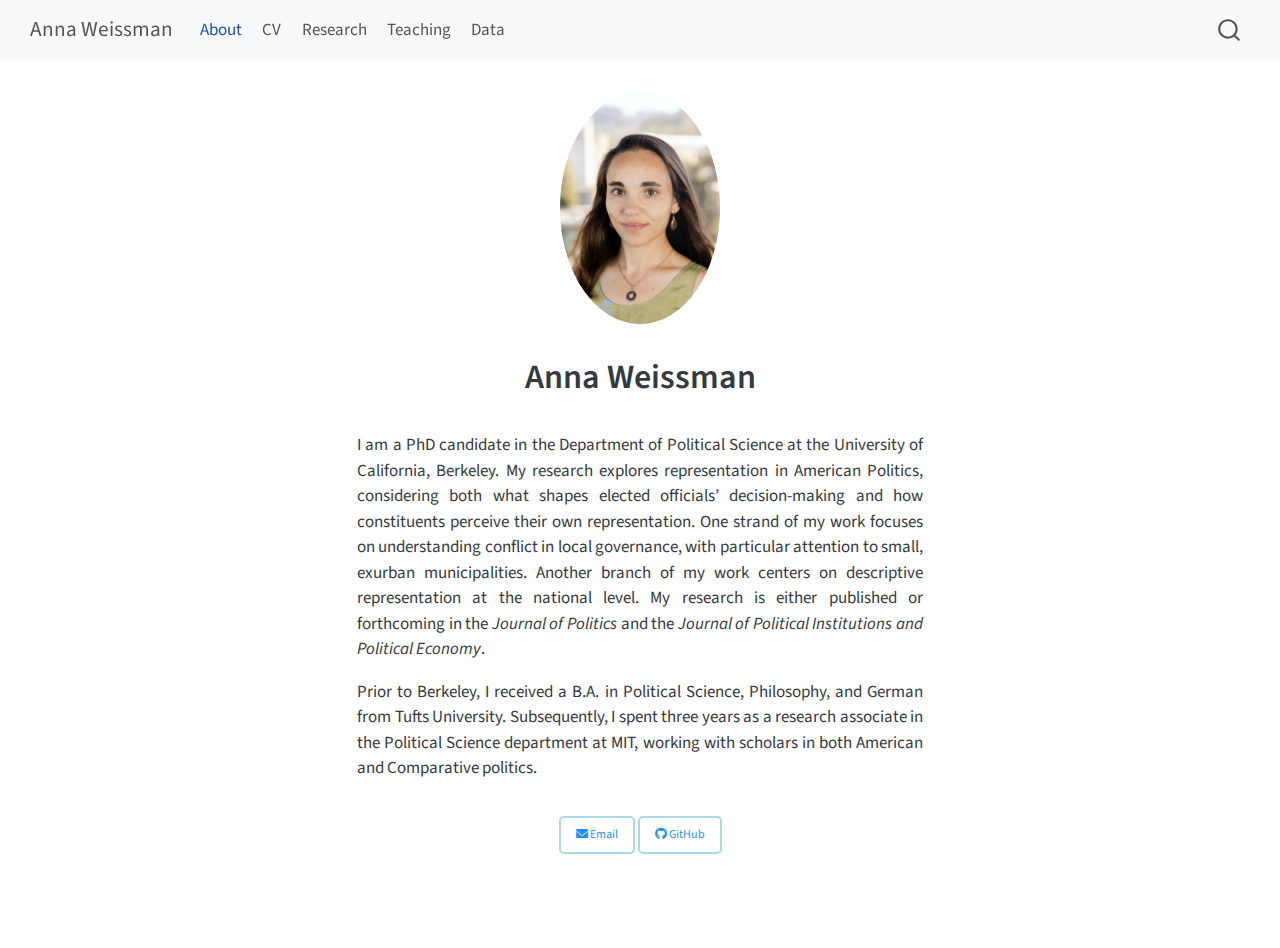
==== docs/index.html @ 4ee5523c "update no images" ====
<!DOCTYPE html>
<html xmlns="http://www.w3.org/1999/xhtml" lang="en" xml:lang="en"><head>

<meta charset="utf-8">
<meta name="generator" content="quarto-1.5.57">

<meta name="viewport" content="width=device-width, initial-scale=1.0, user-scalable=yes">


<title>Anna Weissman</title>
<style>
code{white-space: pre-wrap;}
span.smallcaps{font-variant: small-caps;}
div.columns{display: flex; gap: min(4vw, 1.5em);}
div.column{flex: auto; overflow-x: auto;}
div.hanging-indent{margin-left: 1.5em; text-indent: -1.5em;}
ul.task-list{list-style: none;}
ul.task-list li input[type="checkbox"] {
  width: 0.8em;
  margin: 0 0.8em 0.2em -1em; /* quarto-specific, see https://github.com/quarto-dev/quarto-cli/issues/4556 */ 
  vertical-align: middle;
}
</style>


<script src="site_libs/quarto-nav/quarto-nav.js"></script>
<script src="site_libs/quarto-nav/headroom.min.js"></script>
<script src="site_libs/clipboard/clipboard.min.js"></script>
<script src="site_libs/quarto-search/autocomplete.umd.js"></script>
<script src="site_libs/quarto-search/fuse.min.js"></script>
<script src="site_libs/quarto-search/quarto-search.js"></script>
<meta name="quarto:offset" content="./">
<script src="site_libs/quarto-html/quarto.js"></script>
<script src="site_libs/quarto-html/popper.min.js"></script>
<script src="site_libs/quarto-html/tippy.umd.min.js"></script>
<script src="site_libs/quarto-html/anchor.min.js"></script>
<link href="site_libs/quarto-html/tippy.css" rel="stylesheet">
<link href="site_libs/quarto-html/quarto-syntax-highlighting.css" rel="stylesheet" id="quarto-text-highlighting-styles">
<script src="site_libs/bootstrap/bootstrap.min.js"></script>
<link href="site_libs/bootstrap/bootstrap-icons.css" rel="stylesheet">
<link href="site_libs/bootstrap/bootstrap.min.css" rel="stylesheet" id="quarto-bootstrap" data-mode="light">
<script id="quarto-search-options" type="application/json">{
  "location": "navbar",
  "copy-button": false,
  "collapse-after": 3,
  "panel-placement": "end",
  "type": "overlay",
  "limit": 50,
  "keyboard-shortcut": [
    "f",
    "/",
    "s"
  ],
  "show-item-context": false,
  "language": {
    "search-no-results-text": "No results",
    "search-matching-documents-text": "matching documents",
    "search-copy-link-title": "Copy link to search",
    "search-hide-matches-text": "Hide additional matches",
    "search-more-match-text": "more match in this document",
    "search-more-matches-text": "more matches in this document",
    "search-clear-button-title": "Clear",
    "search-text-placeholder": "",
    "search-detached-cancel-button-title": "Cancel",
    "search-submit-button-title": "Submit",
    "search-label": "Search"
  }
}</script>
<link href="https://cdnjs.cloudflare.com/ajax/libs/font-awesome/6.0.0-beta3/css/all.min.css" rel="stylesheet">


<link rel="stylesheet" href="styles.css">
</head>

<body class="nav-fixed fullcontent">

<div id="quarto-search-results"></div>
  <header id="quarto-header" class="headroom fixed-top">
    <nav class="navbar navbar-expand-lg " data-bs-theme="dark">
      <div class="navbar-container container-fluid">
      <div class="navbar-brand-container mx-auto">
    <a class="navbar-brand" href="./index.html">
    <span class="navbar-title">Anna Weissman</span>
    </a>
  </div>
            <div id="quarto-search" class="" title="Search"></div>
          <button class="navbar-toggler" type="button" data-bs-toggle="collapse" data-bs-target="#navbarCollapse" aria-controls="navbarCollapse" role="menu" aria-expanded="false" aria-label="Toggle navigation" onclick="if (window.quartoToggleHeadroom) { window.quartoToggleHeadroom(); }">
  <span class="navbar-toggler-icon"></span>
</button>
          <div class="collapse navbar-collapse" id="navbarCollapse">
            <ul class="navbar-nav navbar-nav-scroll me-auto">
  <li class="nav-item">
    <a class="nav-link active" href="./index.html" aria-current="page"> 
<span class="menu-text">About</span></a>
  </li>  
  <li class="nav-item">
    <a class="nav-link" href="./cv.html"> 
<span class="menu-text">CV</span></a>
  </li>  
  <li class="nav-item">
    <a class="nav-link" href="./research.html"> 
<span class="menu-text">Research</span></a>
  </li>  
  <li class="nav-item">
    <a class="nav-link" href="./teaching.html"> 
<span class="menu-text">Teaching</span></a>
  </li>  
  <li class="nav-item">
    <a class="nav-link" href="./data.html"> 
<span class="menu-text">Data</span></a>
  </li>  
</ul>
          </div> <!-- /navcollapse -->
            <div class="quarto-navbar-tools">
</div>
      </div> <!-- /container-fluid -->
    </nav>
</header>
<!-- content -->
<div id="quarto-content" class="quarto-container page-columns page-rows-contents page-layout-article page-navbar">
<!-- sidebar -->
<!-- margin-sidebar -->
    
<!-- main -->
<main class="content" id="quarto-document-content">




<p><img src="images/Headshot.png" class="circular-image img-fluid"></p>
<section id="anna-weissman" class="level1 center-title">
<h1 class="center-title">Anna Weissman</h1>
<div class="about-text">
<p>I am a PhD candidate in the Department of Political Science at the University of California, Berkeley. My research explores representation in American Politics, considering both what shapes elected officials’ decision-making and how constituents perceive their own representation. One strand of my work focuses on understanding conflict in local governance, with particular attention to small, exurban municipalities. Another branch of my work centers on descriptive representation at the national level. My research is either published or forthcoming in the <em>Journal of Politics</em> and the <em>Journal of Political Institutions and Political Economy</em>.</p>
<p>Prior to Berkeley, I received a B.A. in Political Science, Philosophy, and German from Tufts University. Subsequently, I spent three years as a research associate in the Political Science department at MIT, working with scholars in both American and Comparative politics.</p>
</div>
<p><a href="mailto:anna_weissman@berkeley.edu" class="button"><i class="fas fa-envelope"></i> Email</a> <a href="https://github.com/a-weissman" class="button"><i class="fab fa-github"></i> GitHub</a></p>


</section>

</main> <!-- /main -->
<script id="quarto-html-after-body" type="application/javascript">
window.document.addEventListener("DOMContentLoaded", function (event) {
  const toggleBodyColorMode = (bsSheetEl) => {
    const mode = bsSheetEl.getAttribute("data-mode");
    const bodyEl = window.document.querySelector("body");
    if (mode === "dark") {
      bodyEl.classList.add("quarto-dark");
      bodyEl.classList.remove("quarto-light");
    } else {
      bodyEl.classList.add("quarto-light");
      bodyEl.classList.remove("quarto-dark");
    }
  }
  const toggleBodyColorPrimary = () => {
    const bsSheetEl = window.document.querySelector("link#quarto-bootstrap");
    if (bsSheetEl) {
      toggleBodyColorMode(bsSheetEl);
    }
  }
  toggleBodyColorPrimary();  
  const icon = "";
  const anchorJS = new window.AnchorJS();
  anchorJS.options = {
    placement: 'right',
    icon: icon
  };
  anchorJS.add('.anchored');
  const isCodeAnnotation = (el) => {
    for (const clz of el.classList) {
      if (clz.startsWith('code-annotation-')) {                     
        return true;
      }
    }
    return false;
  }
  const onCopySuccess = function(e) {
    // button target
    const button = e.trigger;
    // don't keep focus
    button.blur();
    // flash "checked"
    button.classList.add('code-copy-button-checked');
    var currentTitle = button.getAttribute("title");
    button.setAttribute("title", "Copied!");
    let tooltip;
    if (window.bootstrap) {
      button.setAttribute("data-bs-toggle", "tooltip");
      button.setAttribute("data-bs-placement", "left");
      button.setAttribute("data-bs-title", "Copied!");
      tooltip = new bootstrap.Tooltip(button, 
        { trigger: "manual", 
          customClass: "code-copy-button-tooltip",
          offset: [0, -8]});
      tooltip.show();    
    }
    setTimeout(function() {
      if (tooltip) {
        tooltip.hide();
        button.removeAttribute("data-bs-title");
        button.removeAttribute("data-bs-toggle");
        button.removeAttribute("data-bs-placement");
      }
      button.setAttribute("title", currentTitle);
      button.classList.remove('code-copy-button-checked');
    }, 1000);
    // clear code selection
    e.clearSelection();
  }
  const getTextToCopy = function(trigger) {
      const codeEl = trigger.previousElementSibling.cloneNode(true);
      for (const childEl of codeEl.children) {
        if (isCodeAnnotation(childEl)) {
          childEl.remove();
        }
      }
      return codeEl.innerText;
  }
  const clipboard = new window.ClipboardJS('.code-copy-button:not([data-in-quarto-modal])', {
    text: getTextToCopy
  });
  clipboard.on('success', onCopySuccess);
  if (window.document.getElementById('quarto-embedded-source-code-modal')) {
    // For code content inside modals, clipBoardJS needs to be initialized with a container option
    // TODO: Check when it could be a function (https://github.com/zenorocha/clipboard.js/issues/860)
    const clipboardModal = new window.ClipboardJS('.code-copy-button[data-in-quarto-modal]', {
      text: getTextToCopy,
      container: window.document.getElementById('quarto-embedded-source-code-modal')
    });
    clipboardModal.on('success', onCopySuccess);
  }
    var localhostRegex = new RegExp(/^(?:http|https):\/\/localhost\:?[0-9]*\//);
    var mailtoRegex = new RegExp(/^mailto:/);
      var filterRegex = new RegExp('/' + window.location.host + '/');
    var isInternal = (href) => {
        return filterRegex.test(href) || localhostRegex.test(href) || mailtoRegex.test(href);
    }
    // Inspect non-navigation links and adorn them if external
 	var links = window.document.querySelectorAll('a[href]:not(.nav-link):not(.navbar-brand):not(.toc-action):not(.sidebar-link):not(.sidebar-item-toggle):not(.pagination-link):not(.no-external):not([aria-hidden]):not(.dropdown-item):not(.quarto-navigation-tool):not(.about-link)');
    for (var i=0; i<links.length; i++) {
      const link = links[i];
      if (!isInternal(link.href)) {
        // undo the damage that might have been done by quarto-nav.js in the case of
        // links that we want to consider external
        if (link.dataset.originalHref !== undefined) {
          link.href = link.dataset.originalHref;
        }
      }
    }
  function tippyHover(el, contentFn, onTriggerFn, onUntriggerFn) {
    const config = {
      allowHTML: true,
      maxWidth: 500,
      delay: 100,
      arrow: false,
      appendTo: function(el) {
          return el.parentElement;
      },
      interactive: true,
      interactiveBorder: 10,
      theme: 'quarto',
      placement: 'bottom-start',
    };
    if (contentFn) {
      config.content = contentFn;
    }
    if (onTriggerFn) {
      config.onTrigger = onTriggerFn;
    }
    if (onUntriggerFn) {
      config.onUntrigger = onUntriggerFn;
    }
    window.tippy(el, config); 
  }
  const noterefs = window.document.querySelectorAll('a[role="doc-noteref"]');
  for (var i=0; i<noterefs.length; i++) {
    const ref = noterefs[i];
    tippyHover(ref, function() {
      // use id or data attribute instead here
      let href = ref.getAttribute('data-footnote-href') || ref.getAttribute('href');
      try { href = new URL(href).hash; } catch {}
      const id = href.replace(/^#\/?/, "");
      const note = window.document.getElementById(id);
      if (note) {
        return note.innerHTML;
      } else {
        return "";
      }
    });
  }
  const xrefs = window.document.querySelectorAll('a.quarto-xref');
  const processXRef = (id, note) => {
    // Strip column container classes
    const stripColumnClz = (el) => {
      el.classList.remove("page-full", "page-columns");
      if (el.children) {
        for (const child of el.children) {
          stripColumnClz(child);
        }
      }
    }
    stripColumnClz(note)
    if (id === null || id.startsWith('sec-')) {
      // Special case sections, only their first couple elements
      const container = document.createElement("div");
      if (note.children && note.children.length > 2) {
        container.appendChild(note.children[0].cloneNode(true));
        for (let i = 1; i < note.children.length; i++) {
          const child = note.children[i];
          if (child.tagName === "P" && child.innerText === "") {
            continue;
          } else {
            container.appendChild(child.cloneNode(true));
            break;
          }
        }
        if (window.Quarto?.typesetMath) {
          window.Quarto.typesetMath(container);
        }
        return container.innerHTML
      } else {
        if (window.Quarto?.typesetMath) {
          window.Quarto.typesetMath(note);
        }
        return note.innerHTML;
      }
    } else {
      // Remove any anchor links if they are present
      const anchorLink = note.querySelector('a.anchorjs-link');
      if (anchorLink) {
        anchorLink.remove();
      }
      if (window.Quarto?.typesetMath) {
        window.Quarto.typesetMath(note);
      }
      // TODO in 1.5, we should make sure this works without a callout special case
      if (note.classList.contains("callout")) {
        return note.outerHTML;
      } else {
        return note.innerHTML;
      }
    }
  }
  for (var i=0; i<xrefs.length; i++) {
    const xref = xrefs[i];
    tippyHover(xref, undefined, function(instance) {
      instance.disable();
      let url = xref.getAttribute('href');
      let hash = undefined; 
      if (url.startsWith('#')) {
        hash = url;
      } else {
        try { hash = new URL(url).hash; } catch {}
      }
      if (hash) {
        const id = hash.replace(/^#\/?/, "");
        const note = window.document.getElementById(id);
        if (note !== null) {
          try {
            const html = processXRef(id, note.cloneNode(true));
            instance.setContent(html);
          } finally {
            instance.enable();
            instance.show();
          }
        } else {
          // See if we can fetch this
          fetch(url.split('#')[0])
          .then(res => res.text())
          .then(html => {
            const parser = new DOMParser();
            const htmlDoc = parser.parseFromString(html, "text/html");
            const note = htmlDoc.getElementById(id);
            if (note !== null) {
              const html = processXRef(id, note);
              instance.setContent(html);
            } 
          }).finally(() => {
            instance.enable();
            instance.show();
          });
        }
      } else {
        // See if we can fetch a full url (with no hash to target)
        // This is a special case and we should probably do some content thinning / targeting
        fetch(url)
        .then(res => res.text())
        .then(html => {
          const parser = new DOMParser();
          const htmlDoc = parser.parseFromString(html, "text/html");
          const note = htmlDoc.querySelector('main.content');
          if (note !== null) {
            // This should only happen for chapter cross references
            // (since there is no id in the URL)
            // remove the first header
            if (note.children.length > 0 && note.children[0].tagName === "HEADER") {
              note.children[0].remove();
            }
            const html = processXRef(null, note);
            instance.setContent(html);
          } 
        }).finally(() => {
          instance.enable();
          instance.show();
        });
      }
    }, function(instance) {
    });
  }
      let selectedAnnoteEl;
      const selectorForAnnotation = ( cell, annotation) => {
        let cellAttr = 'data-code-cell="' + cell + '"';
        let lineAttr = 'data-code-annotation="' +  annotation + '"';
        const selector = 'span[' + cellAttr + '][' + lineAttr + ']';
        return selector;
      }
      const selectCodeLines = (annoteEl) => {
        const doc = window.document;
        const targetCell = annoteEl.getAttribute("data-target-cell");
        const targetAnnotation = annoteEl.getAttribute("data-target-annotation");
        const annoteSpan = window.document.querySelector(selectorForAnnotation(targetCell, targetAnnotation));
        const lines = annoteSpan.getAttribute("data-code-lines").split(",");
        const lineIds = lines.map((line) => {
          return targetCell + "-" + line;
        })
        let top = null;
        let height = null;
        let parent = null;
        if (lineIds.length > 0) {
            //compute the position of the single el (top and bottom and make a div)
            const el = window.document.getElementById(lineIds[0]);
            top = el.offsetTop;
            height = el.offsetHeight;
            parent = el.parentElement.parentElement;
          if (lineIds.length > 1) {
            const lastEl = window.document.getElementById(lineIds[lineIds.length - 1]);
            const bottom = lastEl.offsetTop + lastEl.offsetHeight;
            height = bottom - top;
          }
          if (top !== null && height !== null && parent !== null) {
            // cook up a div (if necessary) and position it 
            let div = window.document.getElementById("code-annotation-line-highlight");
            if (div === null) {
              div = window.document.createElement("div");
              div.setAttribute("id", "code-annotation-line-highlight");
              div.style.position = 'absolute';
              parent.appendChild(div);
            }
            div.style.top = top - 2 + "px";
            div.style.height = height + 4 + "px";
            div.style.left = 0;
            let gutterDiv = window.document.getElementById("code-annotation-line-highlight-gutter");
            if (gutterDiv === null) {
              gutterDiv = window.document.createElement("div");
              gutterDiv.setAttribute("id", "code-annotation-line-highlight-gutter");
              gutterDiv.style.position = 'absolute';
              const codeCell = window.document.getElementById(targetCell);
              const gutter = codeCell.querySelector('.code-annotation-gutter');
              gutter.appendChild(gutterDiv);
            }
            gutterDiv.style.top = top - 2 + "px";
            gutterDiv.style.height = height + 4 + "px";
          }
          selectedAnnoteEl = annoteEl;
        }
      };
      const unselectCodeLines = () => {
        const elementsIds = ["code-annotation-line-highlight", "code-annotation-line-highlight-gutter"];
        elementsIds.forEach((elId) => {
          const div = window.document.getElementById(elId);
          if (div) {
            div.remove();
          }
        });
        selectedAnnoteEl = undefined;
      };
        // Handle positioning of the toggle
    window.addEventListener(
      "resize",
      throttle(() => {
        elRect = undefined;
        if (selectedAnnoteEl) {
          selectCodeLines(selectedAnnoteEl);
        }
      }, 10)
    );
    function throttle(fn, ms) {
    let throttle = false;
    let timer;
      return (...args) => {
        if(!throttle) { // first call gets through
            fn.apply(this, args);
            throttle = true;
        } else { // all the others get throttled
            if(timer) clearTimeout(timer); // cancel #2
            timer = setTimeout(() => {
              fn.apply(this, args);
              timer = throttle = false;
            }, ms);
        }
      };
    }
      // Attach click handler to the DT
      const annoteDls = window.document.querySelectorAll('dt[data-target-cell]');
      for (const annoteDlNode of annoteDls) {
        annoteDlNode.addEventListener('click', (event) => {
          const clickedEl = event.target;
          if (clickedEl !== selectedAnnoteEl) {
            unselectCodeLines();
            const activeEl = window.document.querySelector('dt[data-target-cell].code-annotation-active');
            if (activeEl) {
              activeEl.classList.remove('code-annotation-active');
            }
            selectCodeLines(clickedEl);
            clickedEl.classList.add('code-annotation-active');
          } else {
            // Unselect the line
            unselectCodeLines();
            clickedEl.classList.remove('code-annotation-active');
          }
        });
      }
  const findCites = (el) => {
    const parentEl = el.parentElement;
    if (parentEl) {
      const cites = parentEl.dataset.cites;
      if (cites) {
        return {
          el,
          cites: cites.split(' ')
        };
      } else {
        return findCites(el.parentElement)
      }
    } else {
      return undefined;
    }
  };
  var bibliorefs = window.document.querySelectorAll('a[role="doc-biblioref"]');
  for (var i=0; i<bibliorefs.length; i++) {
    const ref = bibliorefs[i];
    const citeInfo = findCites(ref);
    if (citeInfo) {
      tippyHover(citeInfo.el, function() {
        var popup = window.document.createElement('div');
        citeInfo.cites.forEach(function(cite) {
          var citeDiv = window.document.createElement('div');
          citeDiv.classList.add('hanging-indent');
          citeDiv.classList.add('csl-entry');
          var biblioDiv = window.document.getElementById('ref-' + cite);
          if (biblioDiv) {
            citeDiv.innerHTML = biblioDiv.innerHTML;
          }
          popup.appendChild(citeDiv);
        });
        return popup.innerHTML;
      });
    }
  }
});
</script>
</div> <!-- /content -->




</body></html>
---- docs/site_libs/quarto-html/tippy.css ----
.tippy-box[data-animation=fade][data-state=hidden]{opacity:0}[data-tippy-root]{max-width:calc(100vw - 10px)}.tippy-box{position:relative;background-color:#333;color:#fff;border-radius:4px;font-size:14px;line-height:1.4;white-space:normal;outline:0;transition-property:transform,visibility,opacity}.tippy-box[data-placement^=top]>.tippy-arrow{bottom:0}.tippy-box[data-placement^=top]>.tippy-arrow:before{bottom:-7px;left:0;border-width:8px 8px 0;border-top-color:initial;transform-origin:center top}.tippy-box[data-placement^=bottom]>.tippy-arrow{top:0}.tippy-box[data-placement^=bottom]>.tippy-arrow:before{top:-7px;left:0;border-width:0 8px 8px;border-bottom-color:initial;transform-origin:center bottom}.tippy-box[data-placement^=left]>.tippy-arrow{right:0}.tippy-box[data-placement^=left]>.tippy-arrow:before{border-width:8px 0 8px 8px;border-left-color:initial;right:-7px;transform-origin:center left}.tippy-box[data-placement^=right]>.tippy-arrow{left:0}.tippy-box[data-placement^=right]>.tippy-arrow:before{left:-7px;border-width:8px 8px 8px 0;border-right-color:initial;transform-origin:center right}.tippy-box[data-inertia][data-state=visible]{transition-timing-function:cubic-bezier(.54,1.5,.38,1.11)}.tippy-arrow{width:16px;height:16px;color:#333}.tippy-arrow:before{content:"";position:absolute;border-color:transparent;border-style:solid}.tippy-content{position:relative;padding:5px 9px;z-index:1}
---- docs/site_libs/quarto-html/quarto-syntax-highlighting.css ----
/* quarto syntax highlight colors */
:root {
  --quarto-hl-ot-color: #003B4F;
  --quarto-hl-at-color: #657422;
  --quarto-hl-ss-color: #20794D;
  --quarto-hl-an-color: #5E5E5E;
  --quarto-hl-fu-color: #4758AB;
  --quarto-hl-st-color: #20794D;
  --quarto-hl-cf-color: #003B4F;
  --quarto-hl-op-color: #5E5E5E;
  --quarto-hl-er-color: #AD0000;
  --quarto-hl-bn-color: #AD0000;
  --quarto-hl-al-color: #AD0000;
  --quarto-hl-va-color: #111111;
  --quarto-hl-bu-color: inherit;
  --quarto-hl-ex-color: inherit;
  --quarto-hl-pp-color: #AD0000;
  --quarto-hl-in-color: #5E5E5E;
  --quarto-hl-vs-color: #20794D;
  --quarto-hl-wa-color: #5E5E5E;
  --quarto-hl-do-color: #5E5E5E;
  --quarto-hl-im-color: #00769E;
  --quarto-hl-ch-color: #20794D;
  --quarto-hl-dt-color: #AD0000;
  --quarto-hl-fl-color: #AD0000;
  --quarto-hl-co-color: #5E5E5E;
  --quarto-hl-cv-color: #5E5E5E;
  --quarto-hl-cn-color: #8f5902;
  --quarto-hl-sc-color: #5E5E5E;
  --quarto-hl-dv-color: #AD0000;
  --quarto-hl-kw-color: #003B4F;
}

/* other quarto variables */
:root {
  --quarto-font-monospace: SFMono-Regular, Menlo, Monaco, Consolas, "Liberation Mono", "Courier New", monospace;
}

pre > code.sourceCode > span {
  color: #003B4F;
}

code span {
  color: #003B4F;
}

code.sourceCode > span {
  color: #003B4F;
}

div.sourceCode,
div.sourceCode pre.sourceCode {
  color: #003B4F;
}

code span.ot {
  color: #003B4F;
  font-style: inherit;
}

code span.at {
  color: #657422;
  font-style: inherit;
}

code span.ss {
  color: #20794D;
  font-style: inherit;
}

code span.an {
  color: #5E5E5E;
  font-style: inherit;
}

code span.fu {
  color: #4758AB;
  font-style: inherit;
}

code span.st {
  color: #20794D;
  font-style: inherit;
}

code span.cf {
  color: #003B4F;
  font-weight: bold;
  font-style: inherit;
}

code span.op {
  color: #5E5E5E;
  font-style: inherit;
}

code span.er {
  color: #AD0000;
  font-style: inherit;
}

code span.bn {
  color: #AD0000;
  font-style: inherit;
}

code span.al {
  color: #AD0000;
  font-style: inherit;
}

code span.va {
  color: #111111;
  font-style: inherit;
}

code span.bu {
  font-style: inherit;
}

code span.ex {
  font-style: inherit;
}

code span.pp {
  color: #AD0000;
  font-style: inherit;
}

code span.in {
  color: #5E5E5E;
  font-style: inherit;
}

code span.vs {
  color: #20794D;
  font-style: inherit;
}

code span.wa {
  color: #5E5E5E;
  font-style: italic;
}

code span.do {
  color: #5E5E5E;
  font-style: italic;
}

code span.im {
  color: #00769E;
  font-style: inherit;
}

code span.ch {
  color: #20794D;
  font-style: inherit;
}

code span.dt {
  color: #AD0000;
  font-style: inherit;
}

code span.fl {
  color: #AD0000;
  font-style: inherit;
}

code span.co {
  color: #5E5E5E;
  font-style: inherit;
}

code span.cv {
  color: #5E5E5E;
  font-style: italic;
}

code span.cn {
  color: #8f5902;
  font-style: inherit;
}

code span.sc {
  color: #5E5E5E;
  font-style: inherit;
}

code span.dv {
  color: #AD0000;
  font-style: inherit;
}

code span.kw {
  color: #003B4F;
  font-weight: bold;
  font-style: inherit;
}

.prevent-inlining {
  content: "</";
}

/*# sourceMappingURL=debc5d5d77c3f9108843748ff7464032.css.map */
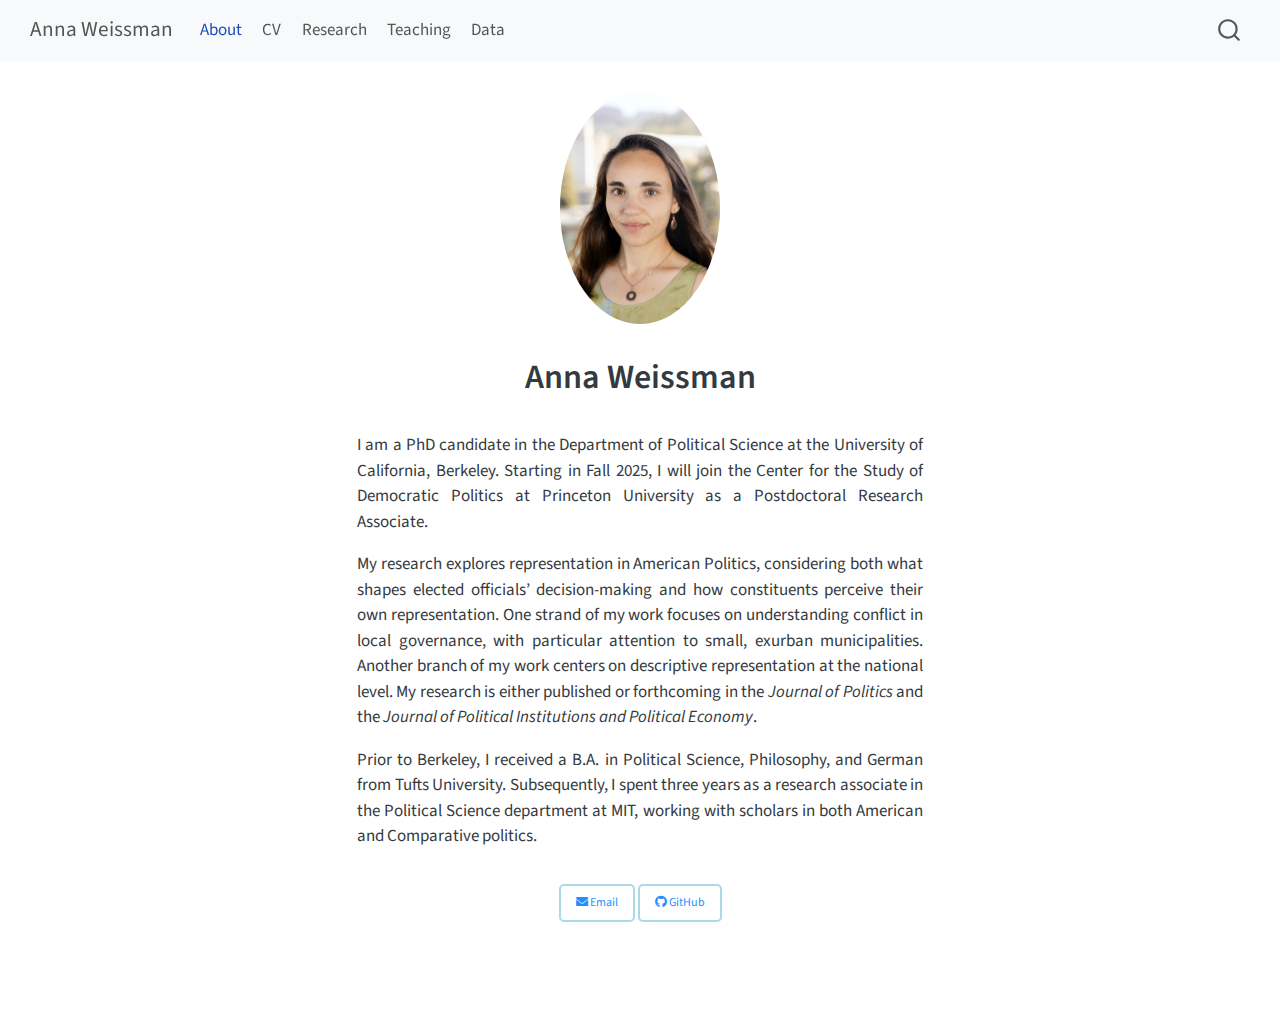
==== commit 4095e77a: "updating bio" ====
--- a/docs/index.html
+++ b/docs/index.html
@@ -131,7 +131,8 @@
 <section id="anna-weissman" class="level1 center-title">
 <h1 class="center-title">Anna Weissman</h1>
 <div class="about-text">
-<p>I am a PhD candidate in the Department of Political Science at the University of California, Berkeley. My research explores representation in American Politics, considering both what shapes elected officials’ decision-making and how constituents perceive their own representation. One strand of my work focuses on understanding conflict in local governance, with particular attention to small, exurban municipalities. Another branch of my work centers on descriptive representation at the national level. My research is either published or forthcoming in the <em>Journal of Politics</em> and the <em>Journal of Political Institutions and Political Economy</em>.</p>
+<p>I am a PhD candidate in the Department of Political Science at the University of California, Berkeley. Starting in Fall 2025, I will join the Center for the Study of Democratic Politics at Princeton University as a Postdoctoral Research Associate.</p>
+<p>My research explores representation in American Politics, considering both what shapes elected officials’ decision-making and how constituents perceive their own representation. One strand of my work focuses on understanding conflict in local governance, with particular attention to small, exurban municipalities. Another branch of my work centers on descriptive representation at the national level. My research is either published or forthcoming in the <em>Journal of Politics</em> and the <em>Journal of Political Institutions and Political Economy</em>.</p>
 <p>Prior to Berkeley, I received a B.A. in Political Science, Philosophy, and German from Tufts University. Subsequently, I spent three years as a research associate in the Political Science department at MIT, working with scholars in both American and Comparative politics.</p>
 </div>
 <p><a href="mailto:anna_weissman@berkeley.edu" class="button"><i class="fas fa-envelope"></i> Email</a> <a href="https://github.com/a-weissman" class="button"><i class="fab fa-github"></i> GitHub</a></p>
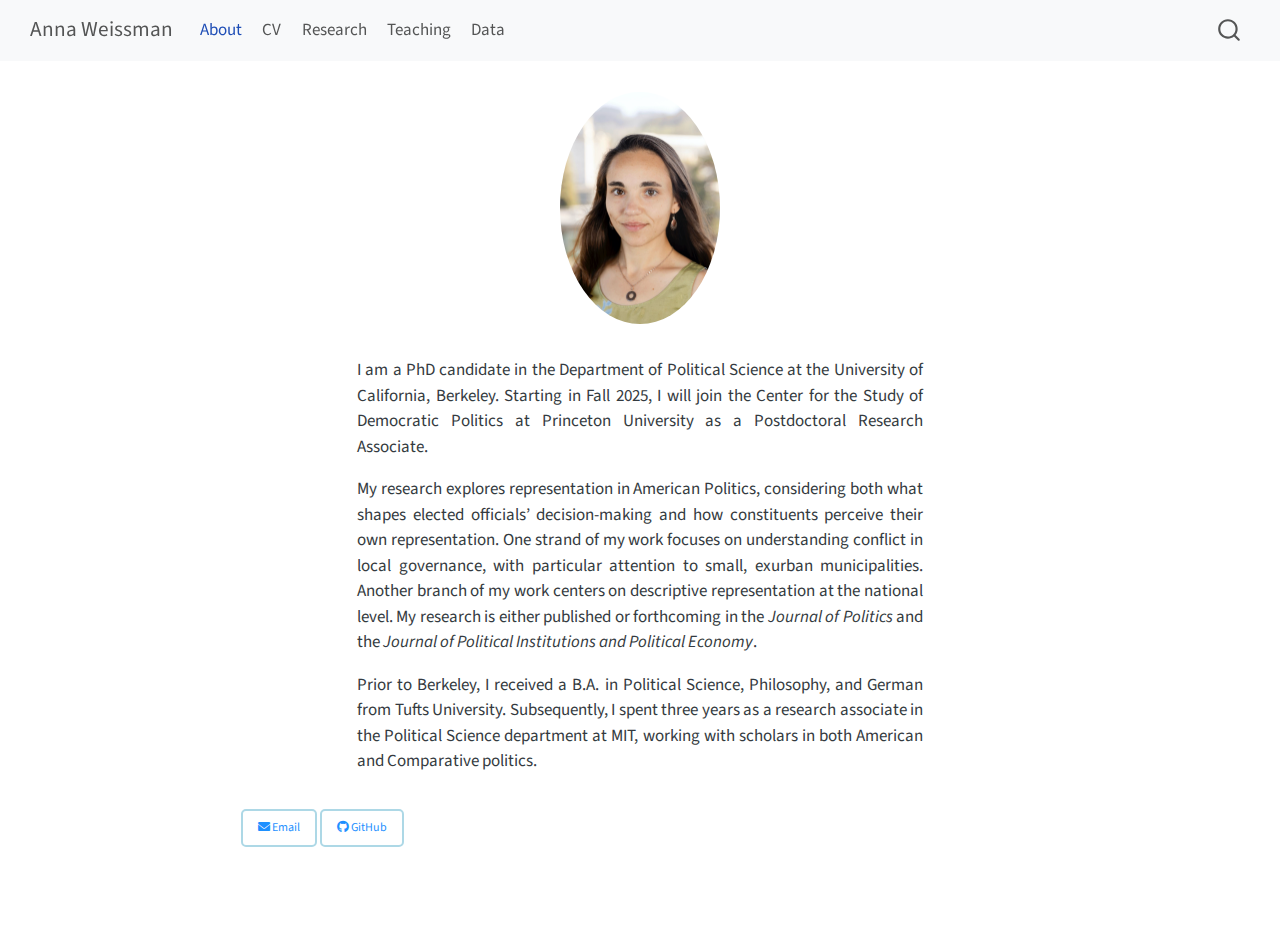
==== commit 3b29a099: "updating index" ====
--- a/docs/index.html
+++ b/docs/index.html
@@ -128,8 +128,6 @@
 
 
 <p><img src="images/Headshot.png" class="circular-image img-fluid"></p>
-<section id="anna-weissman" class="level1 center-title">
-<h1 class="center-title">Anna Weissman</h1>
 <div class="about-text">
 <p>I am a PhD candidate in the Department of Political Science at the University of California, Berkeley. Starting in Fall 2025, I will join the Center for the Study of Democratic Politics at Princeton University as a Postdoctoral Research Associate.</p>
 <p>My research explores representation in American Politics, considering both what shapes elected officials’ decision-making and how constituents perceive their own representation. One strand of my work focuses on understanding conflict in local governance, with particular attention to small, exurban municipalities. Another branch of my work centers on descriptive representation at the national level. My research is either published or forthcoming in the <em>Journal of Politics</em> and the <em>Journal of Political Institutions and Political Economy</em>.</p>
@@ -138,7 +136,6 @@
 <p><a href="mailto:anna_weissman@berkeley.edu" class="button"><i class="fas fa-envelope"></i> Email</a> <a href="https://github.com/a-weissman" class="button"><i class="fab fa-github"></i> GitHub</a></p>
 
 
-</section>
 
 </main> <!-- /main -->
 <script id="quarto-html-after-body" type="application/javascript">
--- a/docs/styles.css
+++ b/docs/styles.css
@@ -70,4 +70,5 @@
   }
 }
 
+
 <link rel="stylesheet" href="https://cdnjs.cloudflare.com/ajax/libs/font-awesome/6.5.0/css/all.min.css">
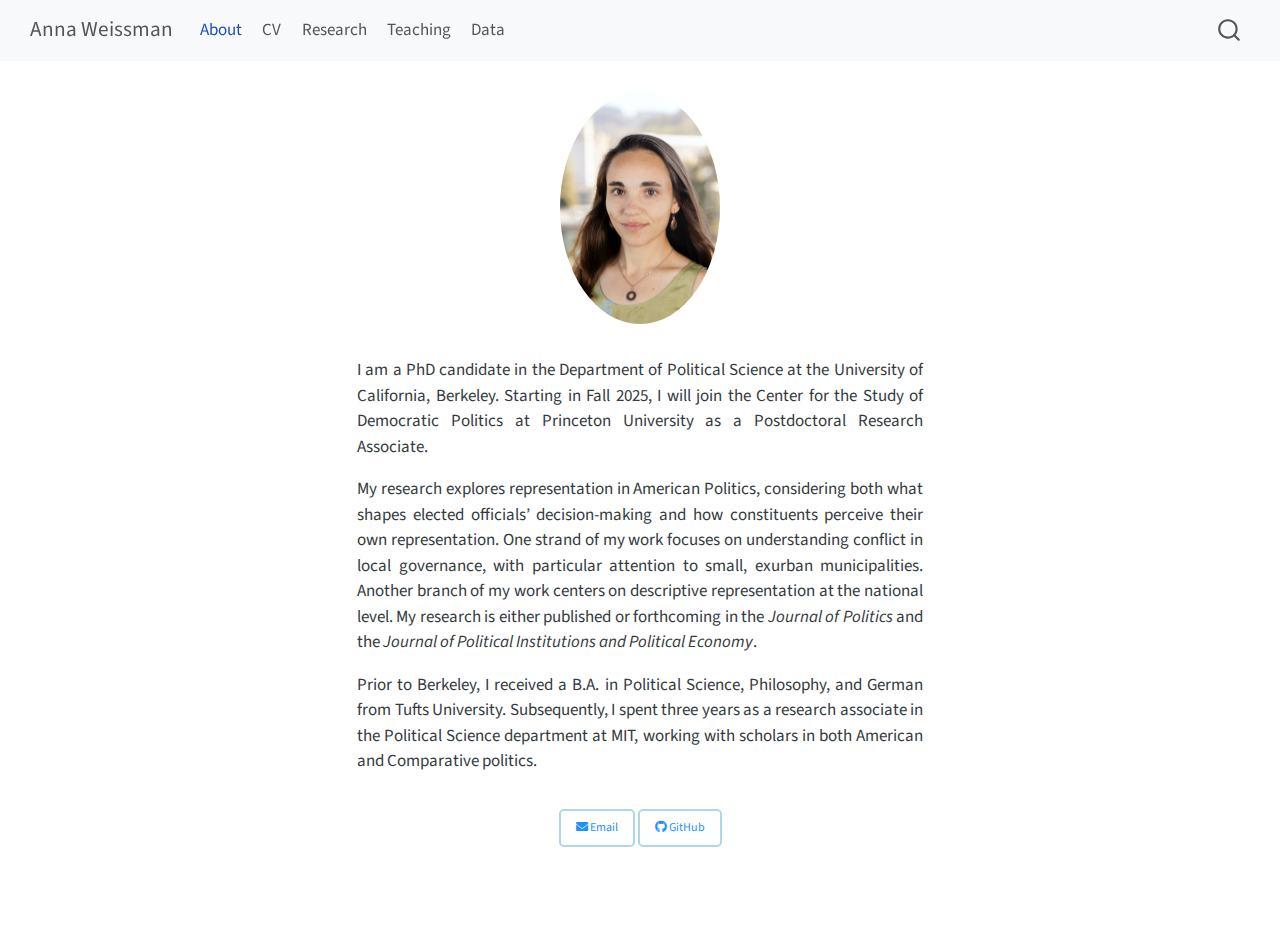
==== commit e75d2b3e: "Centered buttons and updated styles" ====
--- a/docs/index.html
+++ b/docs/index.html
@@ -133,7 +133,9 @@
 <p>My research explores representation in American Politics, considering both what shapes elected officials’ decision-making and how constituents perceive their own representation. One strand of my work focuses on understanding conflict in local governance, with particular attention to small, exurban municipalities. Another branch of my work centers on descriptive representation at the national level. My research is either published or forthcoming in the <em>Journal of Politics</em> and the <em>Journal of Political Institutions and Political Economy</em>.</p>
 <p>Prior to Berkeley, I received a B.A. in Political Science, Philosophy, and German from Tufts University. Subsequently, I spent three years as a research associate in the Political Science department at MIT, working with scholars in both American and Comparative politics.</p>
 </div>
+<div class="button-container">
 <p><a href="mailto:anna_weissman@berkeley.edu" class="button"><i class="fas fa-envelope"></i> Email</a> <a href="https://github.com/a-weissman" class="button"><i class="fab fa-github"></i> GitHub</a></p>
+</div>
 
 
 
--- a/docs/styles.css
+++ b/docs/styles.css
@@ -70,5 +70,10 @@
   }
 }
 
+.button-container {
+  display: flex;
+  justify-content: center; /* Centers the buttons horizontally */
+  gap: 1rem; /* Adds spacing between the buttons */
+}
 
 <link rel="stylesheet" href="https://cdnjs.cloudflare.com/ajax/libs/font-awesome/6.5.0/css/all.min.css">
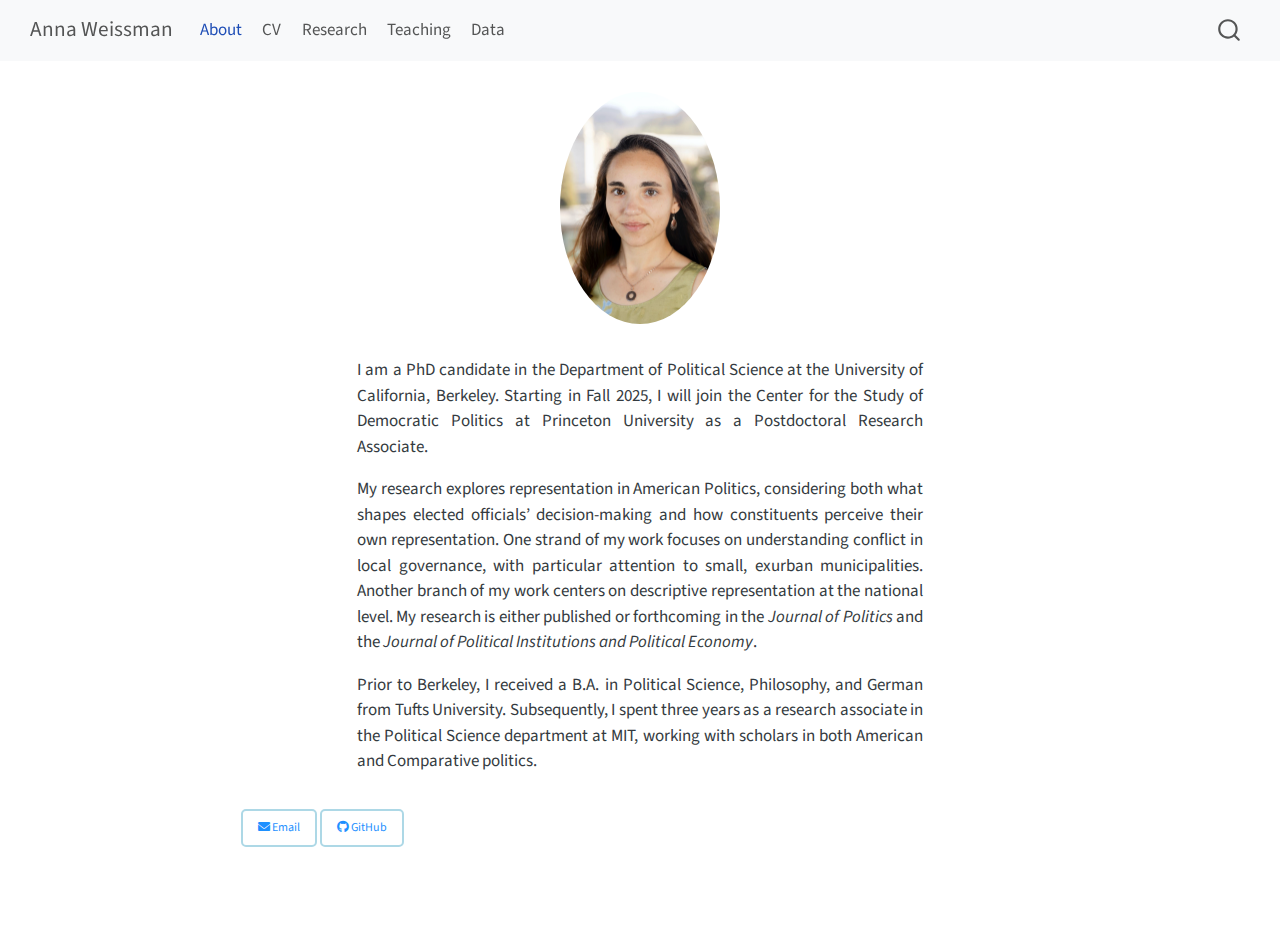
==== commit 66425140: "Updated styles and centered buttons in docs" ====
--- a/docs/index.html
+++ b/docs/index.html
@@ -133,9 +133,7 @@
 <p>My research explores representation in American Politics, considering both what shapes elected officials’ decision-making and how constituents perceive their own representation. One strand of my work focuses on understanding conflict in local governance, with particular attention to small, exurban municipalities. Another branch of my work centers on descriptive representation at the national level. My research is either published or forthcoming in the <em>Journal of Politics</em> and the <em>Journal of Political Institutions and Political Economy</em>.</p>
 <p>Prior to Berkeley, I received a B.A. in Political Science, Philosophy, and German from Tufts University. Subsequently, I spent three years as a research associate in the Political Science department at MIT, working with scholars in both American and Comparative politics.</p>
 </div>
-<div class="button-container">
 <p><a href="mailto:anna_weissman@berkeley.edu" class="button"><i class="fas fa-envelope"></i> Email</a> <a href="https://github.com/a-weissman" class="button"><i class="fab fa-github"></i> GitHub</a></p>
-</div>
 
 
 
--- a/docs/styles.css
+++ b/docs/styles.css
@@ -70,10 +70,4 @@
   }
 }
 
-.button-container {
-  display: flex;
-  justify-content: center; /* Centers the buttons horizontally */
-  gap: 1rem; /* Adds spacing between the buttons */
-}
-
 <link rel="stylesheet" href="https://cdnjs.cloudflare.com/ajax/libs/font-awesome/6.5.0/css/all.min.css">
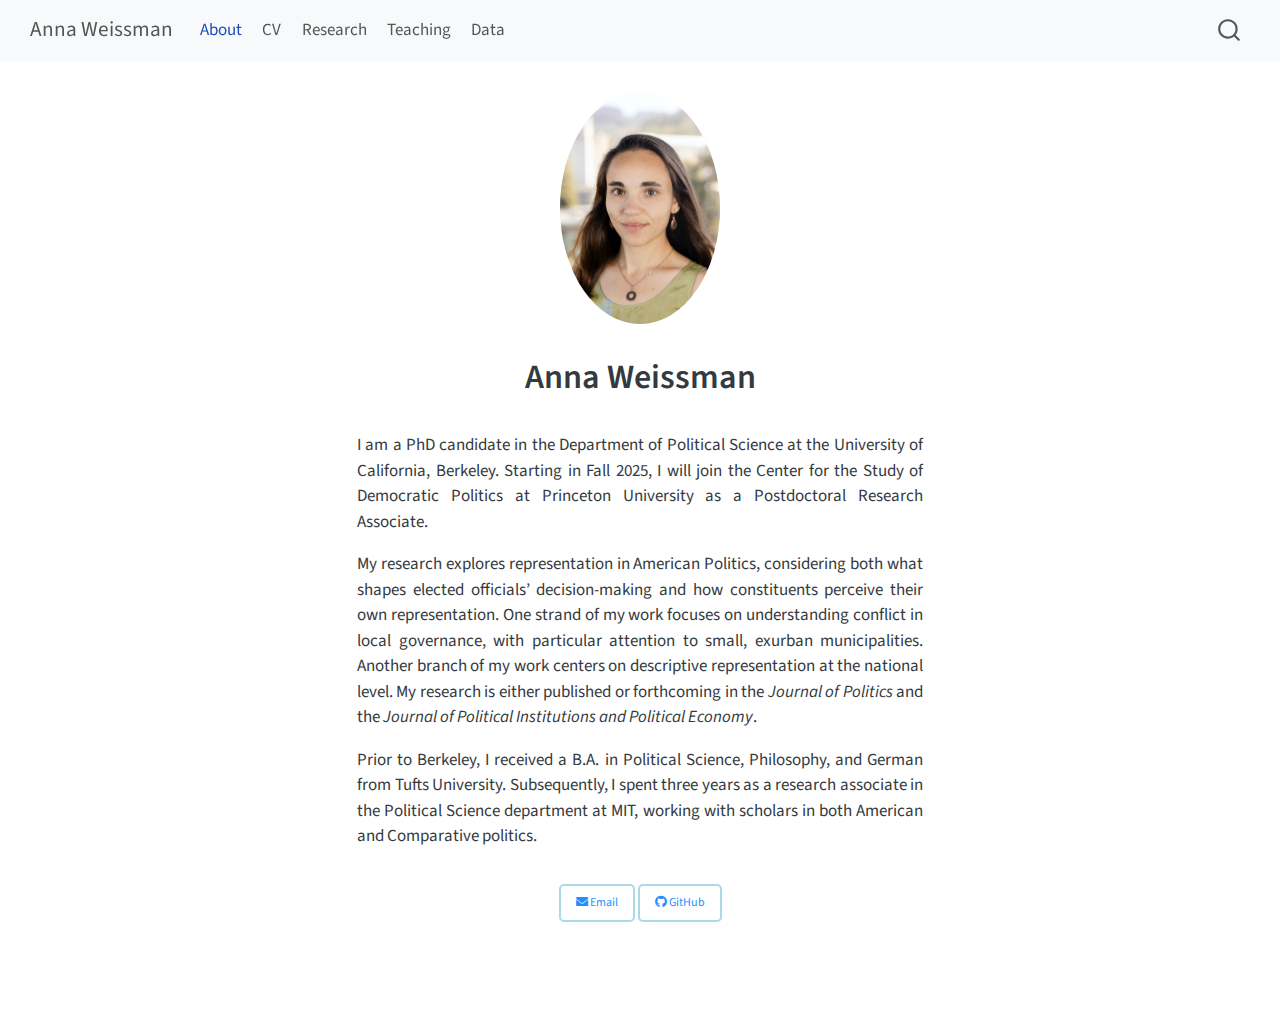
==== commit 637df382: "Updated styles and centered buttons in docs" ====
--- a/docs/index.html
+++ b/docs/index.html
@@ -128,6 +128,8 @@
 
 
 <p><img src="images/Headshot.png" class="circular-image img-fluid"></p>
+<section id="anna-weissman" class="level1 center-title">
+<h1 class="center-title">Anna Weissman</h1>
 <div class="about-text">
 <p>I am a PhD candidate in the Department of Political Science at the University of California, Berkeley. Starting in Fall 2025, I will join the Center for the Study of Democratic Politics at Princeton University as a Postdoctoral Research Associate.</p>
 <p>My research explores representation in American Politics, considering both what shapes elected officials’ decision-making and how constituents perceive their own representation. One strand of my work focuses on understanding conflict in local governance, with particular attention to small, exurban municipalities. Another branch of my work centers on descriptive representation at the national level. My research is either published or forthcoming in the <em>Journal of Politics</em> and the <em>Journal of Political Institutions and Political Economy</em>.</p>
@@ -136,6 +138,7 @@
 <p><a href="mailto:anna_weissman@berkeley.edu" class="button"><i class="fas fa-envelope"></i> Email</a> <a href="https://github.com/a-weissman" class="button"><i class="fab fa-github"></i> GitHub</a></p>
 
 
+</section>
 
 </main> <!-- /main -->
 <script id="quarto-html-after-body" type="application/javascript">
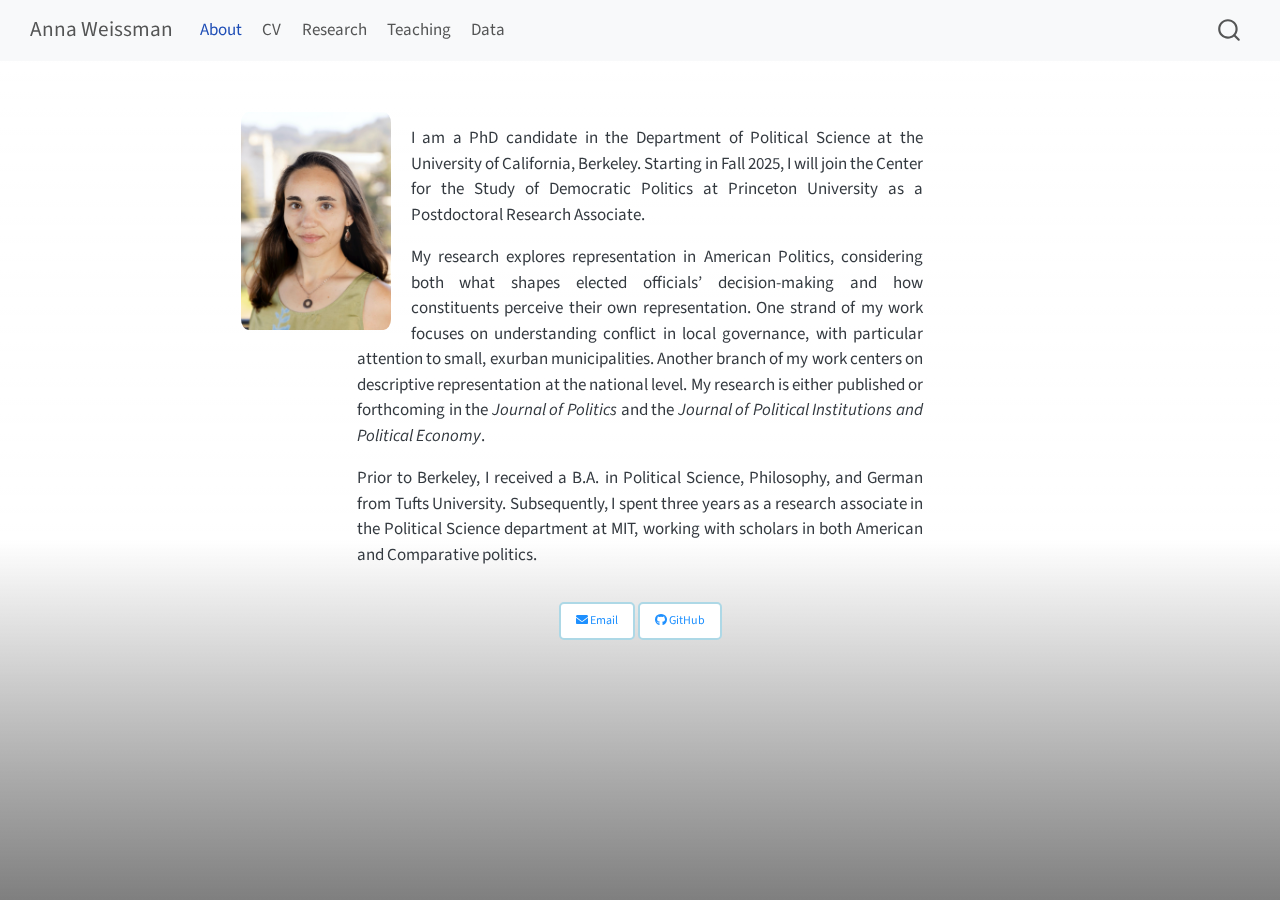
==== commit 2c561325: "Update docs folder with latest changes" ====
--- a/docs/index.html
+++ b/docs/index.html
@@ -70,6 +70,7 @@
 
 
 <link rel="stylesheet" href="styles.css">
+<link rel="stylesheet" href="index-styles.css">
 </head>
 
 <body class="nav-fixed fullcontent">
@@ -127,18 +128,31 @@
 
 
 
-<p><img src="images/Headshot.png" class="circular-image img-fluid"></p>
-<section id="anna-weissman" class="level1 center-title">
-<h1 class="center-title">Anna Weissman</h1>
+<style>
+.profile-image {
+  float: left;
+  width: 150px;
+  margin-right: 20px;
+  margin-top: 20px;
+  display: block;
+  border-radius: 5%;
+}
+
+</style>
+<p><img src="images/Headshot.png" class="profile-image img-fluid"></p>
 <div class="about-text">
 <p>I am a PhD candidate in the Department of Political Science at the University of California, Berkeley. Starting in Fall 2025, I will join the Center for the Study of Democratic Politics at Princeton University as a Postdoctoral Research Associate.</p>
 <p>My research explores representation in American Politics, considering both what shapes elected officials’ decision-making and how constituents perceive their own representation. One strand of my work focuses on understanding conflict in local governance, with particular attention to small, exurban municipalities. Another branch of my work centers on descriptive representation at the national level. My research is either published or forthcoming in the <em>Journal of Politics</em> and the <em>Journal of Political Institutions and Political Economy</em>.</p>
 <p>Prior to Berkeley, I received a B.A. in Political Science, Philosophy, and German from Tufts University. Subsequently, I spent three years as a research associate in the Political Science department at MIT, working with scholars in both American and Comparative politics.</p>
 </div>
+<div style="clear: both;">
+
+</div>
+<div style="text-align: center;">
 <p><a href="mailto:anna_weissman@berkeley.edu" class="button"><i class="fas fa-envelope"></i> Email</a> <a href="https://github.com/a-weissman" class="button"><i class="fab fa-github"></i> GitHub</a></p>
-
-
-</section>
+</div>
+
+
 
 </main> <!-- /main -->
 <script id="quarto-html-after-body" type="application/javascript">
--- a/docs/styles.css
+++ b/docs/styles.css
@@ -70,4 +70,5 @@
   }
 }
 
+
 <link rel="stylesheet" href="https://cdnjs.cloudflare.com/ajax/libs/font-awesome/6.5.0/css/all.min.css">
--- a/docs/index-styles.css
+++ b/docs/index-styles.css
@@ -0,0 +1,20 @@
+body {
+  background-image: url('images/lake2.png');
+  background-size: cover;
+  background-attachment: fixed;
+  position: relative;
+}
+
+body::before {
+  content: '';
+  position: fixed;
+  top: 0;
+  left: 0;
+  right: 0;
+  bottom: 0;
+  background: linear-gradient(to bottom, 
+    rgba(255,255,255,0.97) 0%,
+    rgba(255,255,255,0.85) 60%,
+    rgba(0,0,0,0.5) 100%);
+  z-index: -1;
+}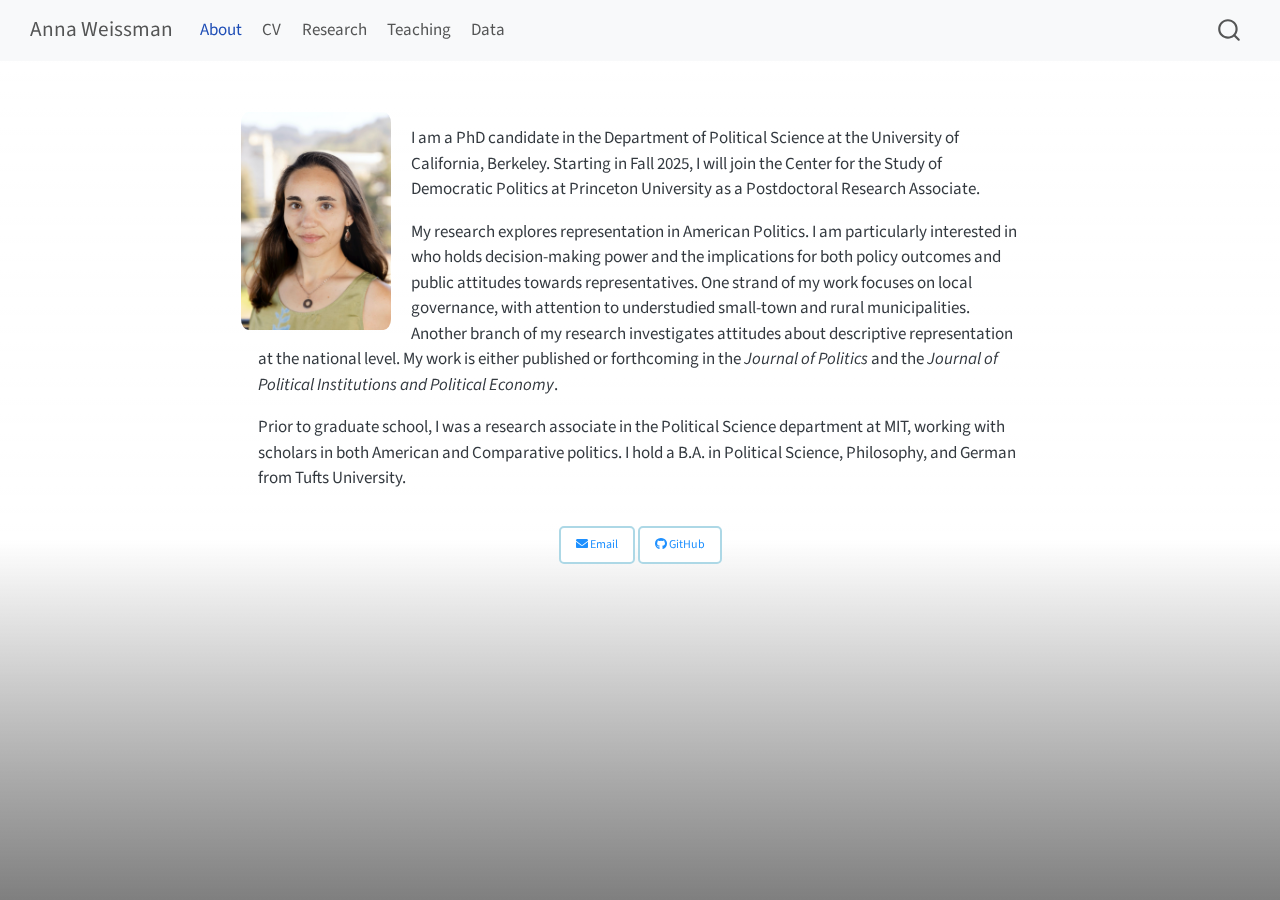
==== commit 924e7e02: "bio update" ====
--- a/docs/index.html
+++ b/docs/index.html
@@ -142,8 +142,8 @@
 <p><img src="images/Headshot.png" class="profile-image img-fluid"></p>
 <div class="about-text">
 <p>I am a PhD candidate in the Department of Political Science at the University of California, Berkeley. Starting in Fall 2025, I will join the Center for the Study of Democratic Politics at Princeton University as a Postdoctoral Research Associate.</p>
-<p>My research explores representation in American Politics, considering both what shapes elected officials’ decision-making and how constituents perceive their own representation. One strand of my work focuses on understanding conflict in local governance, with particular attention to small, exurban municipalities. Another branch of my work centers on descriptive representation at the national level. My research is either published or forthcoming in the <em>Journal of Politics</em> and the <em>Journal of Political Institutions and Political Economy</em>.</p>
-<p>Prior to Berkeley, I received a B.A. in Political Science, Philosophy, and German from Tufts University. Subsequently, I spent three years as a research associate in the Political Science department at MIT, working with scholars in both American and Comparative politics.</p>
+<p>My research explores representation in American Politics. I am particularly interested in who holds decision-making power and the implications for both policy outcomes and public attitudes towards representatives. One strand of my work focuses on local governance, with attention to understudied small-town and rural municipalities. Another branch of my research investigates attitudes about descriptive representation at the national level. My work is either published or forthcoming in the <em>Journal of Politics</em> and the <em>Journal of Political Institutions and Political Economy</em>.</p>
+<p>Prior to graduate school, I was a research associate in the Political Science department at MIT, working with scholars in both American and Comparative politics. I hold a B.A. in Political Science, Philosophy, and German from Tufts University.</p>
 </div>
 <div style="clear: both;">
 
--- a/docs/styles.css
+++ b/docs/styles.css
@@ -13,9 +13,9 @@
 }
 
 .about-text {
-  text-align: justify; /* Ensures the text is left-aligned */
+  text-align: left-aligned; /* Ensures the text is left-aligned */
   margin: 0 auto;
-  max-width: 600px; /* Optional: sets a max width to make the text easier to read */
+  max-width: 800px; /* Optional: sets a max width to make the text easier to read */
   padding: 1em; /* Optional: adds some padding around the text */
 }
 
@@ -70,5 +70,31 @@
   }
 }
 
+/* Remove background, border, and extra styling from callouts */
+.callout {
+    background: none !important;
+    border: none !important;
+    box-shadow: none !important;
+    padding: 0 !important;
+}
+
+/* Ensure callouts collapse properly */
+.callout-title {
+    font-weight: bold;
+    cursor: pointer;
+}
+
+.callout-title::before {
+    content: "▶ "; /* Adds an arrow */
+    display: inline-block;
+    margin-right: 5px;
+    transition: transform 0.2s ease;
+}
+
+.callout[open] .callout-title::before {
+    transform: rotate(90deg); /* Rotates arrow when expanded */
+}
+
+
 
 <link rel="stylesheet" href="https://cdnjs.cloudflare.com/ajax/libs/font-awesome/6.5.0/css/all.min.css">
